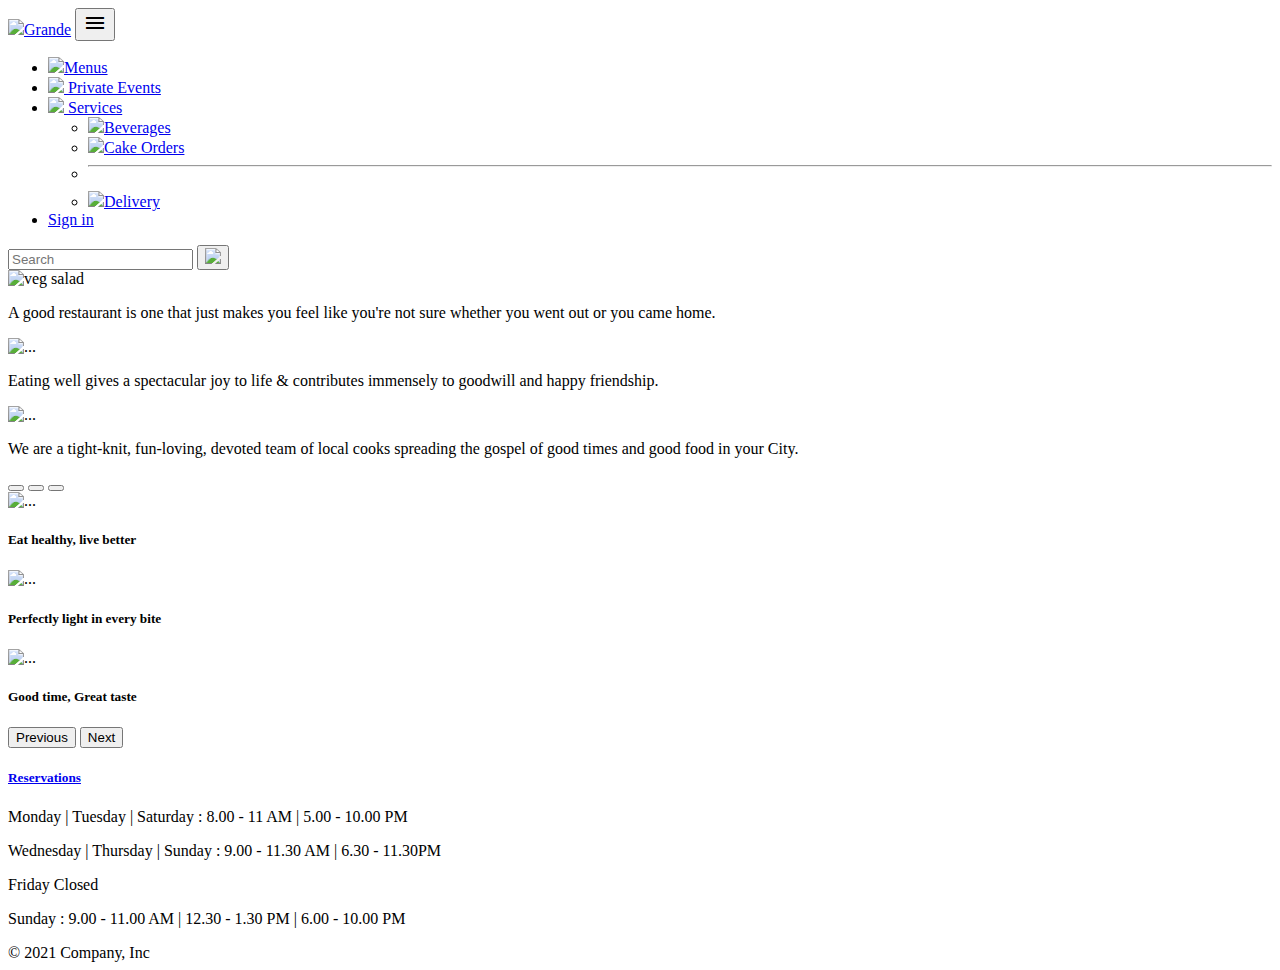
==== index.html @ 98974389 "Add files via upload" ====
<!DOCTYPE html>
<html>
<head>
	<meta charset="utf-8">
	<meta name="viewport" content="width=device-width, initial-scale=1">
	<title>Stackers</title>
  <link rel="preconnect" href="https://fonts.googleapis.com">
  <link rel="preconnect" href="https://fonts.gstatic.com" crossorigin>
  <link href="https://fonts.googleapis.com/css2?family=Arimo&family=Caveat&family=Cookie&family=Indie+Flower&family=Lobster+Two&family=Orbitron&family=Parisienne&family=Patrick+Hand&family=Rampart+One&family=Roboto&family=Sacramento&family=Satisfy&family=Yellowtail&family=Zen+Antique&display=swap" rel="stylesheet"> 
	<link href="https://fonts.googleapis.com/icon?family=Material+Icons" rel="stylesheet">
  <link rel="stylesheet" type="text/css" href="./css/bootstrap.min.css">
  <link rel="stylesheet" type="text/css" href="./css/main.css">

</head>
<body>
<nav class="navbar navbar-expand-lg">
  <div class="container-fluid">
    <a class="navbar-brand" href="./index.html"><img src="./icons/chefs-hat.svg" class="main-icon">Grande</a>
    <button class="navbar-toggler" type="button" data-bs-toggle="collapse" data-bs-target="#navbarSupportedContent" aria-controls="navbarSupportedContent" aria-expanded="false" aria-label="Toggle navigation">
      <span class="material-icons">
menu
</span>
    </button>
    <div class="collapse navbar-collapse" id="navbarSupportedContent">
      <ul class="navbar-nav me-auto mb-2 mb-lg-0">
        <li class="nav-item">
          <a class="nav-link" aria-current="page" href="#"><img src="./icons/menu.svg" class="icons">Menus</a>
        </li>
        <li class="nav-item">
          <a class="nav-link" href="#"><img src="./icons/event.svg" class="icons"> Private Events</a>
        </li>
        <li class="nav-item dropdown">
          <a class="nav-link dropdown-toggle" href="#" id="navbarDropdown" role="button" data-bs-toggle="dropdown" aria-expanded="false"><img src="./icons/services.svg" class="icons">
            Services
          </a>
          <ul class="dropdown-menu" aria-labelledby="navbarDropdown">
            <li><a class="dropdown-item" href="#"><img src="./icons/beverage.svg" class="icons">Beverages</a></li>
            <li><a class="dropdown-item" href="#"><img src="./icons/cake.svg" class="icons">Cake Orders</a></li>
            <li><hr class="dropdown-divider"></li>
            <li><a class="dropdown-item" href="#"><img src="./icons/delivery.svg" class="del-icon">Delivery</a></li>
          </ul>
        </li>
        <li class="nav-item">
          <a class="nav-link" href="./form/signin.html">Sign in</a>
        </li>
      </ul>
      <form class="d-flex">
        <input class="form-control me-2" type="search" placeholder="Search" aria-label="Search">
        <button class="btn btn-outline" type="submit"><img src="./icons/search.svg" class="search-icon"></button>
      </form>
    </div>
  </div>
</nav>

<div class="container-sm">
<div class="row">
  <div class="col-sm-4 py-2">
<div class="card" style="width: auto;">
  
  <img src="./images/veg-salad.jpg" class="card-img-top img-thumbnail shadow-drop-2-center" alt="veg salad">
  <div class="card-body">
    <p class="card-text">A good restaurant is one that just makes you feel like you're not sure whether you went out or you came home.

    </p>
  </div>
</div>
  </div>
  <div class="col-sm-4 py-2">
<div class="card" style="width: auto;">
 
  <img src="./images/grilled-meat.jpg" class="card-img-top img-thumbnail shadow-drop-2-center" alt="...">
  <div class="card-body">

    <p class="card-text">Eating well gives a spectacular joy to life & contributes immensely to goodwill and happy friendship.</p>
  </div>
</div>
  </div>
  <div class="col-sm-4 py-2">
<div class="card" style="width: auto;">
 
  <img src="./images/shrimp.jpg" class="card-img-top img-thumbnail shadow-drop-2-center" alt="...">
  <div class="card-body">
    <p class="card-text">We are a tight-knit, fun-loving, devoted team of local cooks spreading the gospel of good times and good food in your City.</p>
  </div>
</div>
  </div>
</div>
</div>


<div class="container-sm">
<div class="card text-center py-2 px-2 ">
<div id="carouselExampleCaptions" class="carousel slide " data-bs-ride="carousel">
  <div class="carousel-indicators ">
    <button type="button" data-bs-target="#carouselExampleCaptions" data-bs-slide-to="0" class="active" aria-current="true" aria-label="Slide 1"></button>
    <button type="button" data-bs-target="#carouselExampleCaptions" data-bs-slide-to="1" aria-label="Slide 2"></button>
    <button type="button" data-bs-target="#carouselExampleCaptions" data-bs-slide-to="2" aria-label="Slide 3"></button>
  </div>
  <div class="carousel-inner box-shadow">
    <div class="carousel-item active">
      <img src="./images/1.jpg" class="d-block w-100" alt="...">
      <div class="carousel-caption d-none d-md-block">
         <h5 class="c-head">Eat healthy, live better</h5>
      </div>
    </div>
    <div class="carousel-item">
      <img src="./images/2.jpg" class="d-block w-100" alt="...">
      <div class="carousel-caption d-none d-md-block">
        <h5 class="c-head">Perfectly light in every bite </h5>
      </div>
    </div>
    <div class="carousel-item">
      <img src="./images/3.jpg" class="d-block w-100" alt="...">
      <div class="carousel-caption d-none d-md-block">
         <h5 class="c-head">Good time, Great taste</h5>
      </div>
    </div>
  </div>
  <button class="carousel-control-prev" type="button" data-bs-target="#carouselExampleCaptions" data-bs-slide="prev">
    <span class="carousel-control-prev-icon" aria-hidden="true"></span>
    <span class="visually-hidden">Previous</span>
  </button>
  <button class="carousel-control-next" type="button" data-bs-target="#carouselExampleCaptions" data-bs-slide="next">
    <span class="carousel-control-next-icon" aria-hidden="true"></span>
    <span class="visually-hidden">Next</span>
  </button>
</div>

<div class="card-body">
<h5 class="card-title"><a class="reserve " href="reservation.html">Reservations</a></h5>
<p class="card-text">Monday | Tuesday | Saturday : 8.00 - 11 AM | 5.00 - 10.00 PM</p>
<p>Wednesday | Thursday | Sunday : 9.00 - 11.30 AM | 6.30 - 11.30PM</p>
<p>Friday Closed </p>
<p>Sunday : 9.00 - 11.00 AM | 12.30 - 1.30 PM | 6.00 - 10.00 PM</p>
</div>
</div>
</div>

  <div class="container-fluid">
  <footer class="d-flex flex-wrap justify-content-between align-items-center py-2 my-4 border-top">
    <div class="text-center">
      <span class="text-muted">© 2021 Company, Inc</span>
    </div>

  </footer>
  </div>
<script type="text/javascript" src="./js/bootstrap.min.js"></script>
<script type="text/javascript" src="./js/main.js"></script>
</body>
</html>
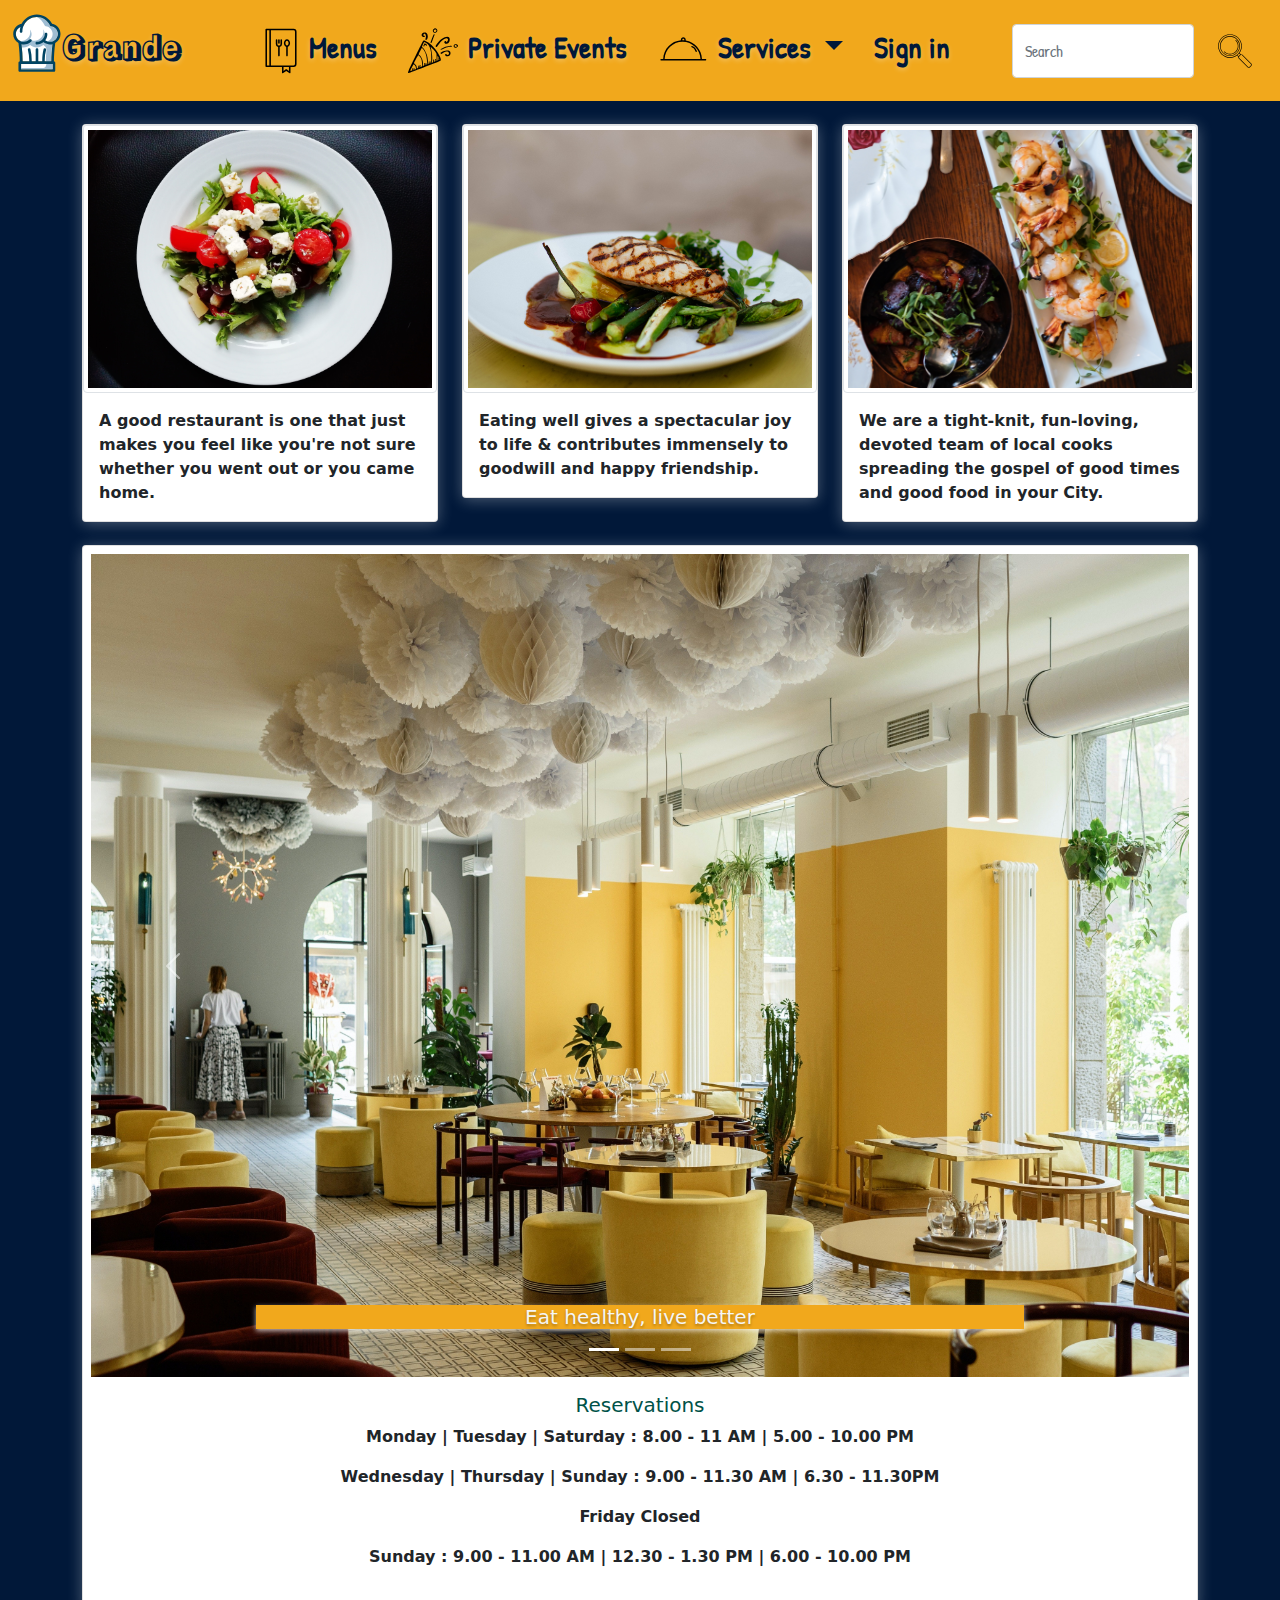
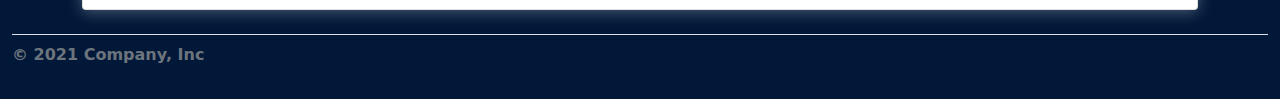
==== commit e2da1b54: "Add files via upload" ====
--- a/index.html
+++ b/index.html
@@ -3,7 +3,7 @@
 <head>
 	<meta charset="utf-8">
 	<meta name="viewport" content="width=device-width, initial-scale=1">
-	<title>Stackers</title>
+	<title>Grande Test</title>
   <link rel="preconnect" href="https://fonts.googleapis.com">
   <link rel="preconnect" href="https://fonts.gstatic.com" crossorigin>
   <link href="https://fonts.googleapis.com/css2?family=Arimo&family=Caveat&family=Cookie&family=Indie+Flower&family=Lobster+Two&family=Orbitron&family=Parisienne&family=Patrick+Hand&family=Rampart+One&family=Roboto&family=Sacramento&family=Satisfy&family=Yellowtail&family=Zen+Antique&display=swap" rel="stylesheet"> 
@@ -67,7 +67,7 @@
   </div>
   <div class="col-sm-4 py-2">
 <div class="card" style="width: auto;">
- 
+
   <img src="./images/grilled-meat.jpg" class="card-img-top img-thumbnail shadow-drop-2-center" alt="...">
   <div class="card-body">
 
--- a/css/main.css
+++ b/css/main.css
@@ -0,0 +1,130 @@
+body {
+	margin: 0;
+	padding: 0;
+	background-color: #011839;
+	font-weight: bold;
+}
+
+.main-icon {
+	padding: 0 0 15px 0;
+	font-size: .5rem;
+	height: 75px;
+	
+}
+
+.shadow-drop-2-center {
+	-webkit-animation: shadow-drop-2-center 0.4s cubic-bezier(0.250, 0.460, 0.450, 0.940) both;
+	        animation: shadow-drop-2-center 0.4s cubic-bezier(0.250, 0.460, 0.450, 0.940) both;
+}
+
+/* ----------------------------------------------
+ * Generated by Animista on 2021-11-17 22:30:16
+ * Licensed under FreeBSD License.
+ * See http://animista.net/license for more info. 
+ * w: http://animista.net, t: @cssanimista
+ * ---------------------------------------------- */
+
+/**
+ * ----------------------------------------
+ * animation shadow-drop-2-center
+ * ----------------------------------------
+ */
+@-webkit-keyframes shadow-drop-2-center {
+  0% {
+    -webkit-transform: translateZ(0);
+            transform: translateZ(0);
+    -webkit-box-shadow: 0 0 0 0 rgba(0, 0, 0, 0);
+            box-shadow: 0 0 0 0 rgba(0, 0, 0, 0);
+  }
+  100% {
+    -webkit-transform: translateZ(50px);
+            transform: translateZ(50px);
+    -webkit-box-shadow: 0 0 20px 0px rgba(0, 0, 0, 0.35);
+            box-shadow: 0 0 20px 0px rgba(0, 0, 0, 0.35);
+  }
+}
+
+@keyframes shadow-drop-2-center {
+  0% {
+    -webkit-transform: translateZ(0);
+            transform: translateZ(0);
+    -webkit-box-shadow: 0 0 0 0 rgba(0, 0, 0, 0);
+            box-shadow: 0 0 0 0 rgba(0, 0, 0, 0);
+  }
+  100% {
+    -webkit-transform: translateZ(50px);
+            transform: translateZ(50px);
+    -webkit-box-shadow: 0 0 20px 0px rgba(0, 0, 0, 0.35);
+            box-shadow: 0 0 20px 0px rgba(0, 0, 0, 0.35);
+  }
+}
+
+
+.icons {
+	padding: 0 3px 0 0;
+	height: 50px;
+}
+.btn {
+	border-radius: 50%;
+}
+.search-icon {
+	height: 40px;
+}
+.del-icon {
+	height: 60px;
+}
+.navbar-brand:hover {
+	color: white;
+
+}
+.navbar { 
+	background-color: #f1a81c;
+	font-family: Patrick Hand, monospace;
+	font-size: 2rem;
+	font-weight: lighter;
+}
+
+.navbar-brand, li{
+	font-weight: bolder;
+	padding-right: 15px;
+	font-size: 2rem;
+	color : #011839;
+	text-shadow: 0px 2px 5px rgba(255, 255, 255, 0.3);
+}
+.navbar-brand{
+	padding-right: 50px;
+	font-family: Rampart One, monospace;
+}
+.nav-link {
+	color: #011839;
+	font-size: 30px;
+}
+.c-head {
+	color: whitesmoke;
+	background-color: #f1a81c;
+	text-shadow: 0 2px 3px rgba(0, 0, 0, 0.3);
+	box-shadow: 0 2px 5px rgba(255, 255, 255, 0.7);
+}
+.c-description {
+	color: #f1a81c;
+	background-color: #011839;
+	text-shadow: 0px 2px 3px rgba(153,162,175, 0.3);
+}
+.nav-link:hover {
+	color: #ffeccb;
+}
+
+.container-sm {
+	padding-top: 15px;
+}
+.card {
+	box-shadow: 0 2px 15px rgba(255, 255, 255, 0.3);
+}
+.reserve {
+	text-decoration: none;
+	color: #005248;
+}
+
+.reserve:hover {
+	color: #f1a81c;
+}